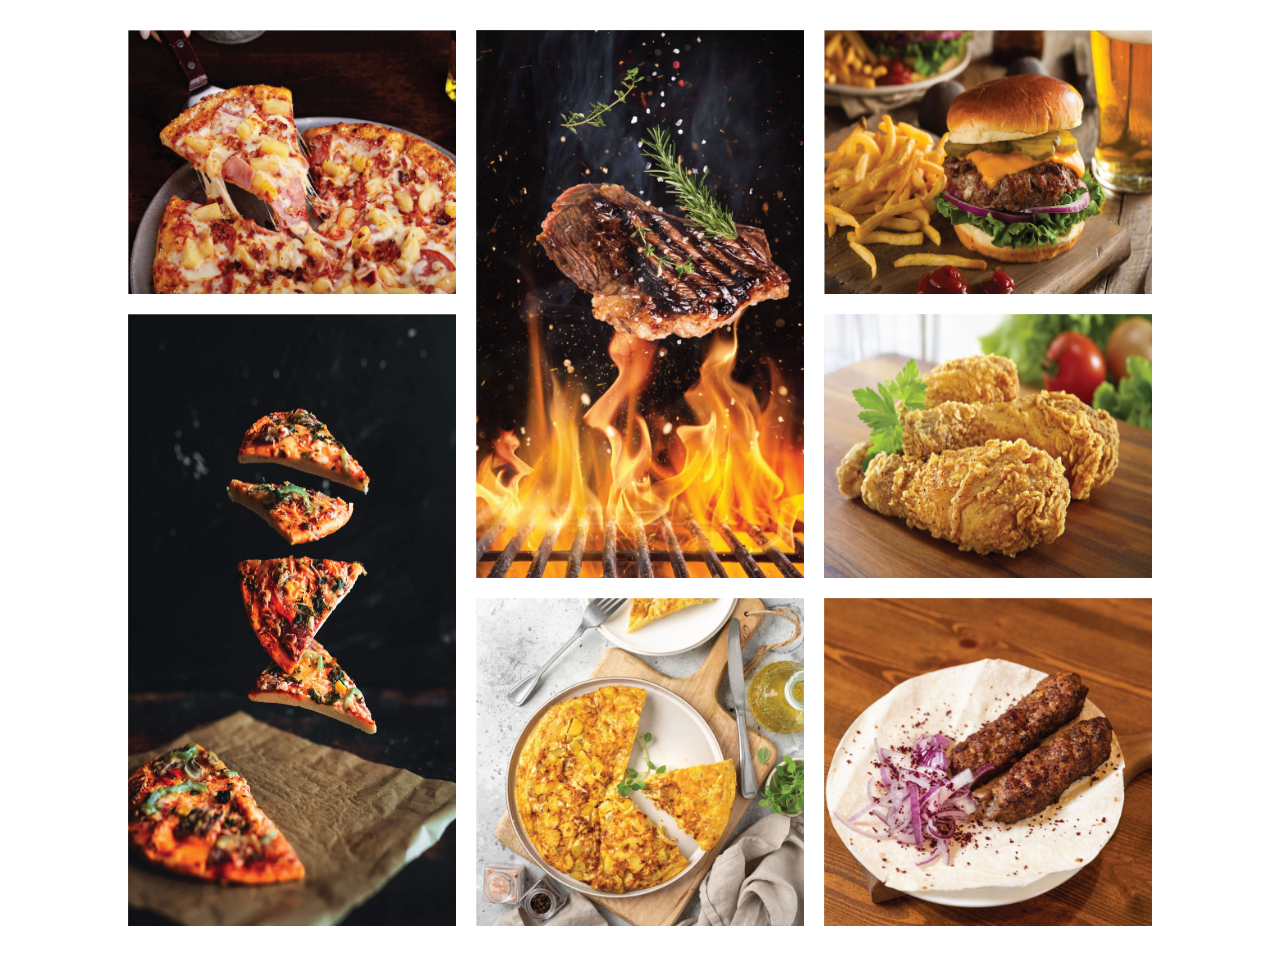
==== index.html @ 142daf0c "First commit" ====
<!DOCTYPE html>
<html lang="en">
<head>
    <meta charset="UTF-8">
    <meta name="viewport" content="width=device-width, initial-scale=1.0">
    <title>grid</title>
    <link rel="stylesheet" href="css/main.css">
</head>
<body>
    <div class="container">
        <div class="item1 item">
            <img src="images/meal-1.jpg" alt="">
            <div class="caption">
                <h2>salad</h2>
                <p>Lorem ipsum dolor sit amet consectetur adipisicing elit. Sunt, maiores?</p>
            </div>
        </div>
        <div class="item2 item">
            <img src="images/meal-2.jpg" alt="">
            <div class="caption">
                <h2>salad</h2>
                <p>Lorem ipsum dolor sit amet consectetur adipisicing elit. Sunt, maiores?</p>
            </div>
        </div>
        <div class="item3 item">
            <img src="images/meal-3.jpg" alt="">
            <div class="caption">
                <h2>salad</h2>
                <p>Lorem ipsum dolor sit amet consectetur adipisicing elit. Sunt, maiores?</p>
            </div>
        </div>
        <div class="item4 item">
            <img src="images/meal-4.jpg" alt="">
            <div class="caption">
                <h2>salad</h2>
                <p>Lorem ipsum dolor sit amet consectetur adipisicing elit. Sunt, maiores?</p>
            </div>
        </div>
        <div class="item5 item">
            <img src="images/meal-5.jpg" alt="">
            <div class="caption">
                <h2>salad</h2>
                <p>Lorem ipsum dolor sit amet consectetur adipisicing elit. Sunt, maiores?</p>
            </div>
        </div>
        <div class="item6 item">
            <img src="images/meal-7.jpg" alt="">
            <div class="caption">
                <h2>salad</h2>
                <p>Lorem ipsum dolor sit amet consectetur adipisicing elit. Sunt, maiores?</p>
            </div>
        </div>
        <div class="item7 item">
            <img src="images/meal-6.jpg" alt="">
            <div class="caption">
                <h2>salad</h2>
                <p>Lorem ipsum dolor sit amet consectetur adipisicing elit. Sunt, maiores?</p>
            </div>
        </div>
    </div>
</body>
</html>
---- css/main.css ----
*{
    box-sizing: border-box;
}
body{
    margin: 0;
}
img{
    width: 100%;
    height: 100%;
    display: block;
}

.container{
    width: 80%;
    margin: 30px auto;
    display: grid;
    grid-template-areas: 
    "item1"
    "item2"
    "item3"
    "item4"
    "item5"
    "item6"
    "item7"
    ;
    gap: 20px;
}
.item1{
    grid-area: item1;
}
.item2{
    grid-area: item2;
}
.item3{
    grid-area: item3;
}
.item4{
    grid-area: item4;
}
.item5{
    grid-area: item5;
}
.item6{
    grid-area: item6;
}
.item7{
    grid-area: item7;
}

.item{
    position: relative;
    overflow: hidden;
    img{
        transition: 0.3s;
        &:hover{
            transform: scale(1.2,1.2);
        }
    }
}
.caption{
    position: absolute;
    inset: 0;
    background-color: rgba(0, 0, 0, 0.5);
    color: white;
    display: flex;
    flex-direction: column;
    justify-content: center;
    align-items: center;
    text-align: center;
    transform: translateY(100%);
    transition: 0.8s;
}
.item:hover .caption{
    transform: translateY(0);
}

@media (min-width:768px){
    .container{
        grid-template-areas: 
        "item1 item2 item3"
        "item4 item2 item5"
        "item4 item6 item7"
        ;
    }
}
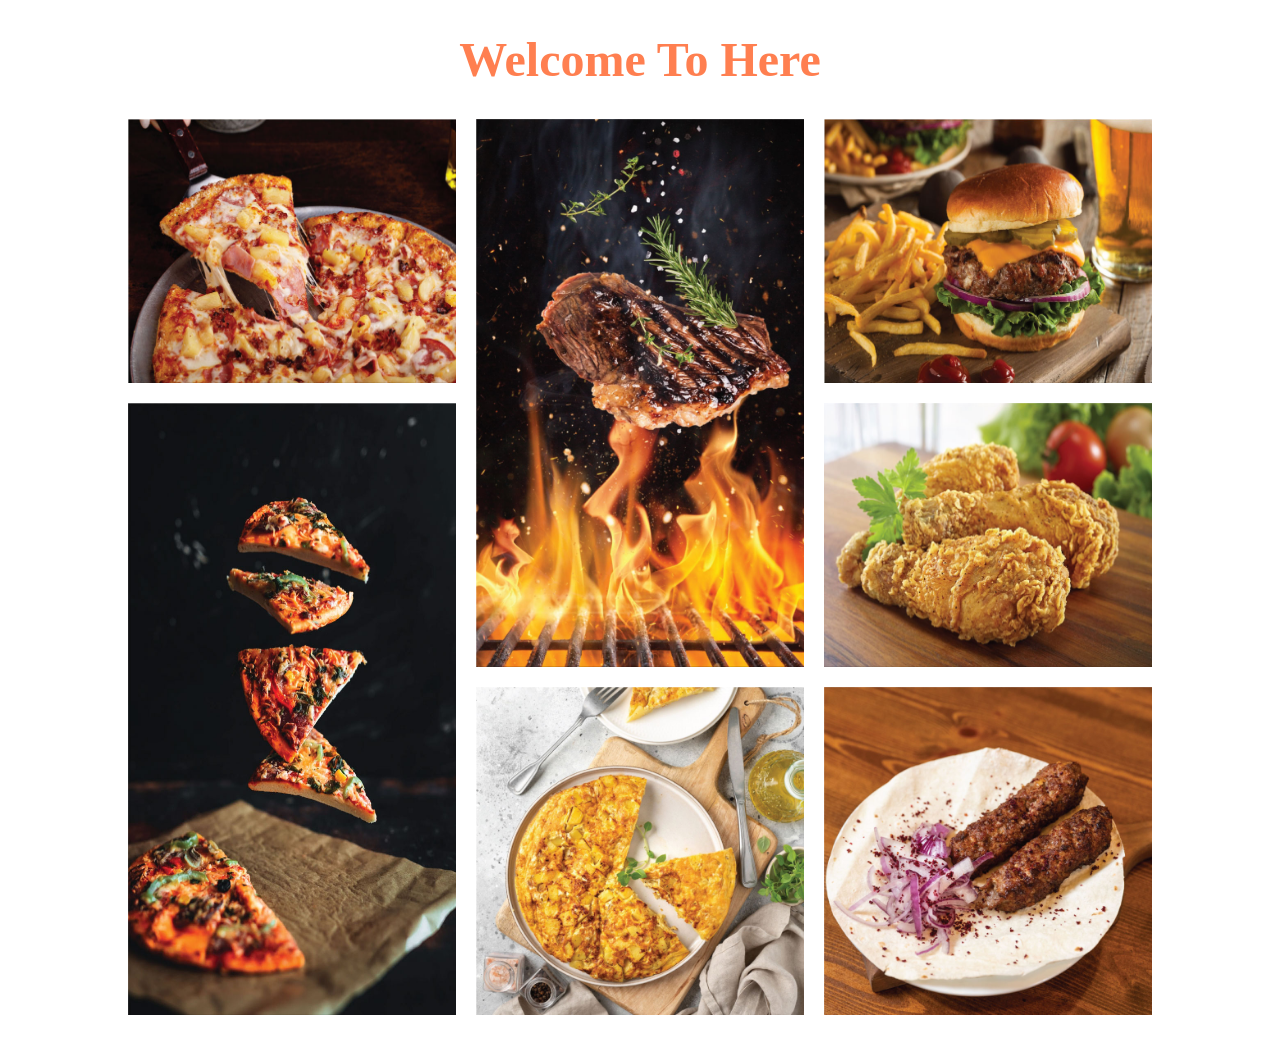
==== commit 7b39baf0: "Second commit" ====
--- a/index.html
+++ b/index.html
@@ -7,6 +7,7 @@
     <link rel="stylesheet" href="css/main.css">
 </head>
 <body>
+    <h1 style="text-align: center; color: coral; font-size: 3rem;">Welcome To Here</h1>
     <div class="container">
         <div class="item1 item">
             <img src="images/meal-1.jpg" alt="">
